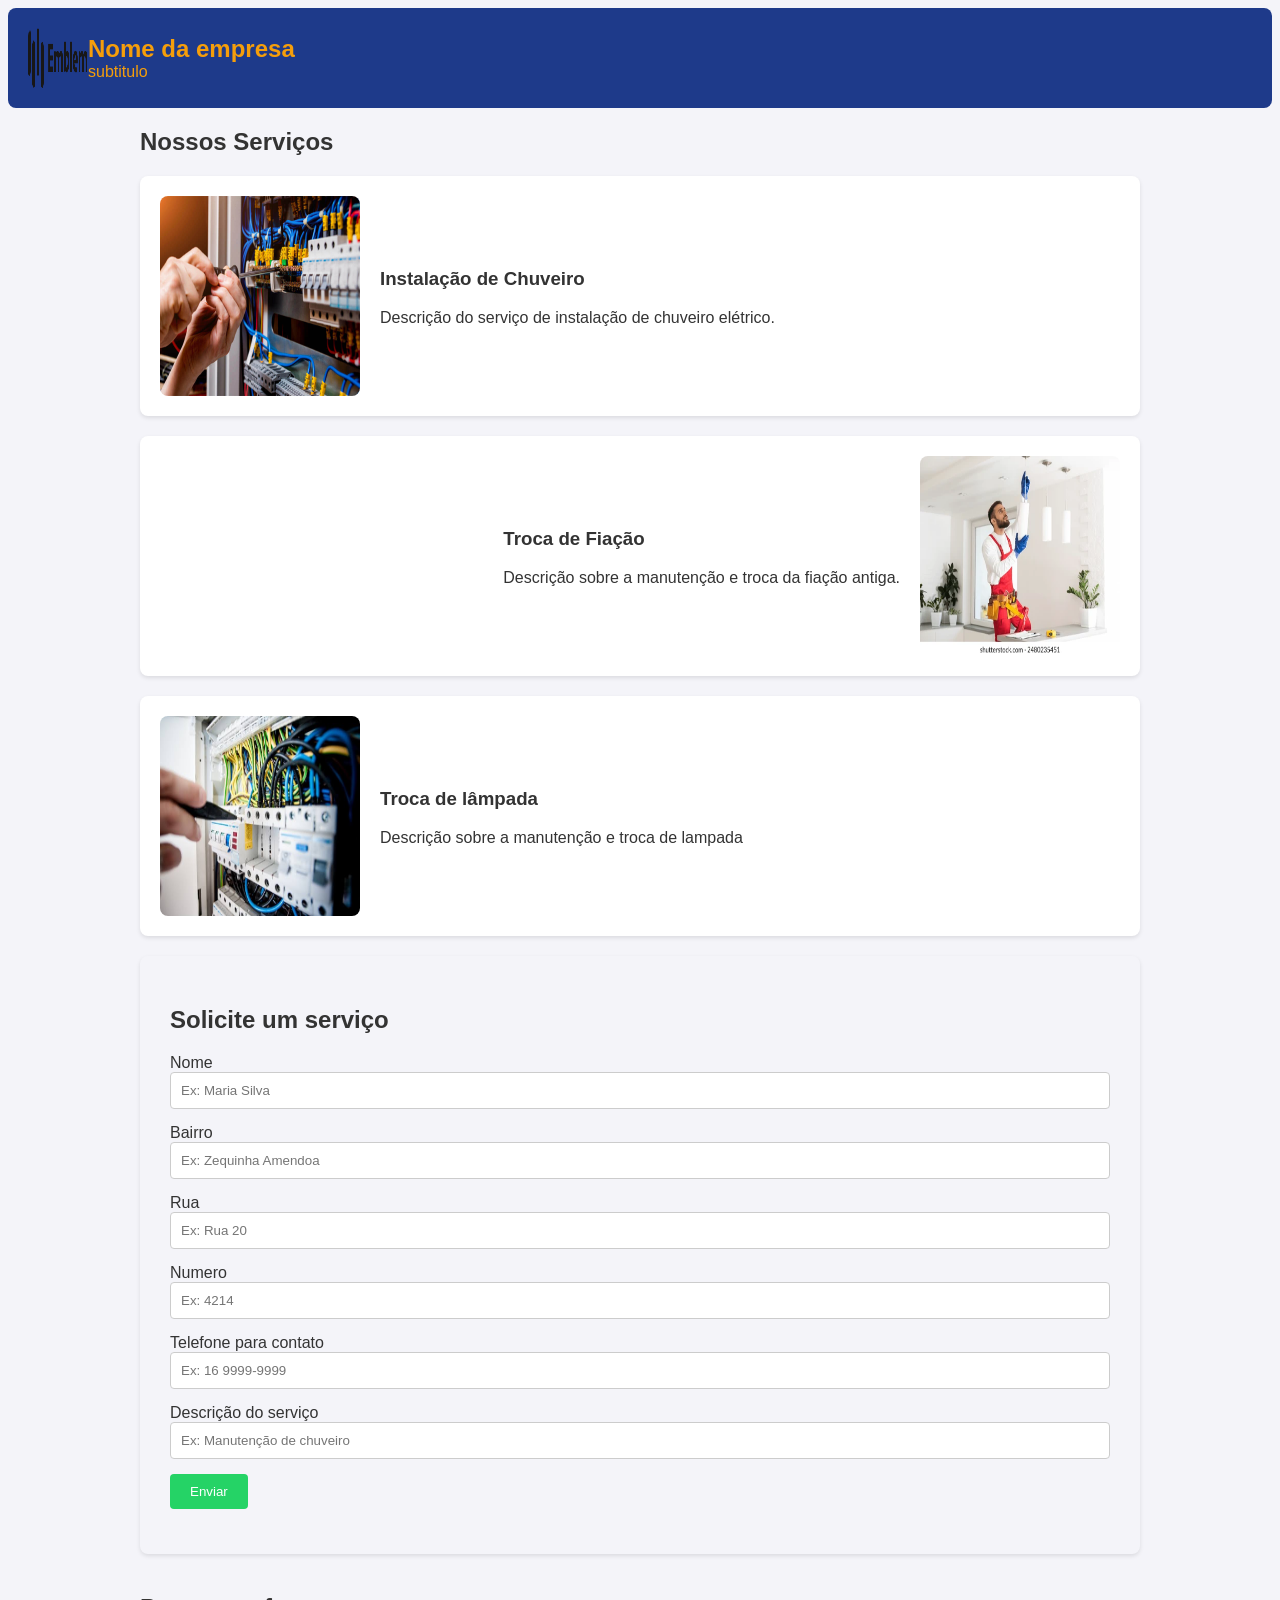
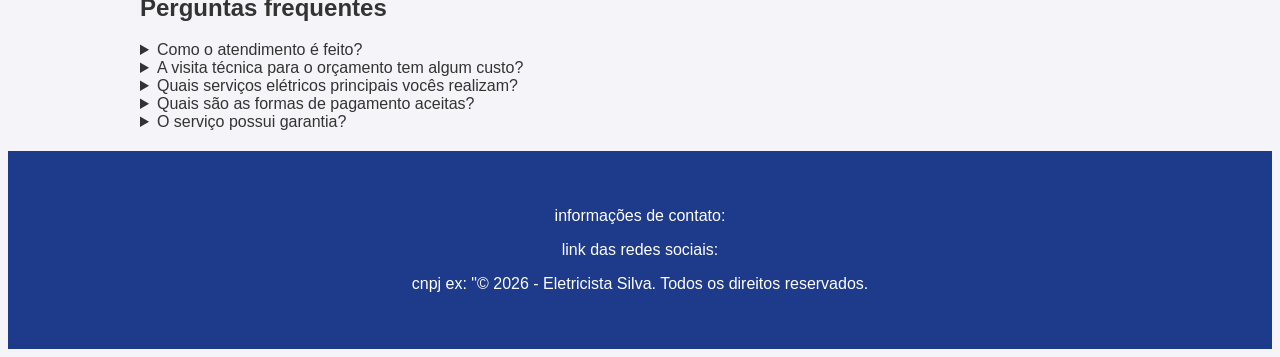
==== HTML/index.html @ b7d0b9a2 "Meu primeiro commit" ====
<!DOCTYPE html>
<html lang="en">
<head>
    <meta charset="UTF-8">
    <meta name="viewport" content="width=device-width, initial-scale=1.0">
    <title>Document</title>
    <link rel="stylesheet" href="../css/style.css">
    </head>
    <body>
        <header> 
            
            <img src="../emblem-dark.png" alt="logo da empresa">
            
            <div class="titulo">
                <h1> Nome da empresa </h1>
                <h2> subtitulo </h2>
            </div>
        
        </header>
        <main>

            <section class="servicos-conteiner">
                <h2> Nossos Serviços </h2>
                <div class="lista-servicos"> 
                    <div class="cartao-informativo">
                        <img src="../electrical-1.jpg" alt="Ícone de um chuveiro elétrico">
                        <div class="texto-servico">
                            <h3> Instalação de Chuveiro </h3>
                            <p> Descrição do serviço de instalação de chuveiro elétrico. </p>
                        </div>
                    </div>
                    <div class="cartao-informativo">
                        <img src="../electrician-installing-led-light-bulbs-260nw-2480235451.webp" alt="Ícone de manutenção de fiação">
                        <div class="texto-servico">
                            <h3>Troca de Fiação</h3>
                            <p>Descrição sobre a manutenção e troca da fiação antiga.</p>
                        </div>
                    </div>
                    <div class="cartao-informativo">
                        <img src="../images.jpg" alt="Ícone de manutenção em lampada">
                        <div class="texto-servico">
                            <h3> Troca de lâmpada </h3>
                            <p> Descrição sobre a manutenção e troca de lampada </p>
                        </div>
                    </div>
                </div>
            </section>

            <section class="formulario-conteiner">
                <h2> Solicite um serviço </h2>
                <form id="formulario-contato">
                    
                    <div class="grupo-campo">
                        <label for="name"> Nome </label>
                        <input type="text" id="name" placeholder="Ex: Maria Silva" required>
                    </div>
                    
                    <div class="grupo-campo">
                        <label for="bairro"> Bairro </label>
                        <input type="text" id="bairro" placeholder="Ex: Zequinha Amendoa" required>
                    </div>
                    
                    <div class="grupo-campo">
                        <label for="rua"> Rua </label>
                        <input type="text" id="rua" placeholder="Ex: Rua 20" required>
                    </div>
                    
                    <div class="grupo-campo">
                        <label for="numero"> Numero </label>
                        <input type="number" id="numero" placeholder="Ex: 4214" required>
                    </div>
                    
                    <div class="grupo-campo">
                        <label for="telefone"> Telefone para contato </label>
                        <input type="tel" id="telefone" placeholder="Ex: 16 9999-9999" required>
                    </div>
                    
                    <div class="grupo-campo">
                        <label for="descricao"> Descrição do serviço </label>
                        <input type="text" id="descricao" placeholder="Ex: Manutenção de chuveiro" required>
                    </div>
                    <div class="grupo-campo">
                        <button type="submit" id="botao-enviar"> Enviar </button>
                    </div>
                </form>
            </section>
            <section class="faq-frequentes">
                <h2> Perguntas frequentes </h2>
                <details> 
                    <summary> Como o atendimento é feito? </summary>
                    <p> O atendimento é feito pelo WhatsApp </p>
                </details>
                <details>
                    <summary> A visita técnica para o orçamento tem algum custo? </summary>
                    <p>explicação</p>
                </details>
                <details>
                    <summary> Quais serviços elétricos principais vocês realizam? </summary>
                    <p>explicação</p>
                </details>
                <details>
                    <summary> Quais são as formas de pagamento aceitas? </summary>
                    <p>explicação</p>
                </details>
                <details>
                    <summary> O serviço possui garantia? </summary>
                    <p>explicação</p>
                </details>
            </section>
        </main>
        <footer>
            <p> informações de contato: </p>
            <p> link das redes sociais: </p>
            <p>  cnpj ex: "© 2026 - Eletricista Silva. Todos os direitos reservados.</p>
        </footer>

    </body>
</html>
---- css/style.css ----
:root {
    --cor-principal: #1E3A8A; 
    --cor-destaque: #F59E0B; 
    --cor-fundo: #F4F4F9;     
    --cor-texto: #333333;     
    --cor-whatsapp: #25D366;  
}

body {
    background-color: var(--cor-fundo); /* cor de fundo*/
    color: var(--cor-texto); /* cor padrão dos texos */
    font-family: Arial, sans-serif; /* Define uma fonte */
}

header{
    
    display: flex;
    align-items: center; /* Centraliza verticalmente */
    padding: 20px; /* espaço entre textos e bordas */
    background-color: var(--cor-principal);
    border-radius: 8px;
    color: var(--cor-destaque);

}

header img {
    width: 60px; /* Controla o tamanho da logo */
    height: 60px;
    border-radius: 8px; /* Arredonda os cantos se ela for quadrada */
}

.titulo h1, .titulo h2 {
    margin: 0; /* Tira o espaço em branco entre o nome da empresa e o subtítulo */
}

.titulo h1 {
    font-size: 24px;
}

.titulo h2 {
    font-size: 16px; 
    font-weight: normal; /* Tira o negrito forte do subtítulo */
}

.cartao-informativo{
    
    display: flex;
    align-items: center;
    gap: 20px;
    background-color: white;
    padding: 20px;
    border-radius: 8px;
    box-shadow: 0 2px 4px rgba(0, 0, 0, 0.1);
    margin-bottom: 20px;
    max-width: 1000px;
    img{
        width: 200px;
        height: 200px;
        border-radius: 8px;
    }

}

.cartao-informativo:nth-child(even) {
    flex-direction: row-reverse;
}

.servicos-conteiner {
    max-width: 1000px;
    margin: 0 auto;
}

.formulario-conteiner {

    max-width: 940px;
    margin: 0 auto;
    padding: 30px;
    border-radius: 8px;
    box-shadow: 0 2px 4px rgba(0, 0, 0, 0.1);

}

.grupo-campo {

    margin-bottom: 15px;
}

.formulario-conteiner input {
    
    width: 100%;
    padding: 10px;
    border: 1px solid #ccc;
    border-radius: 4px;
    box-sizing: border-box; /* Garante que o padding e a borda sejam incluídos na largura total */

}

#botao-enviar {
    
    background-color: var(--cor-whatsapp);
    color: white;
    padding: 10px 20px;
    border: none;
    border-radius: 4px;
    cursor: pointer;

}

.faq-frequentes {
    max-width: 1000px;
    margin: 0 auto;
    padding: 20px;
}

footer{
    
    background-color: var(--cor-principal);
    color: white;
    text-align: center;
    padding: 40px;
}
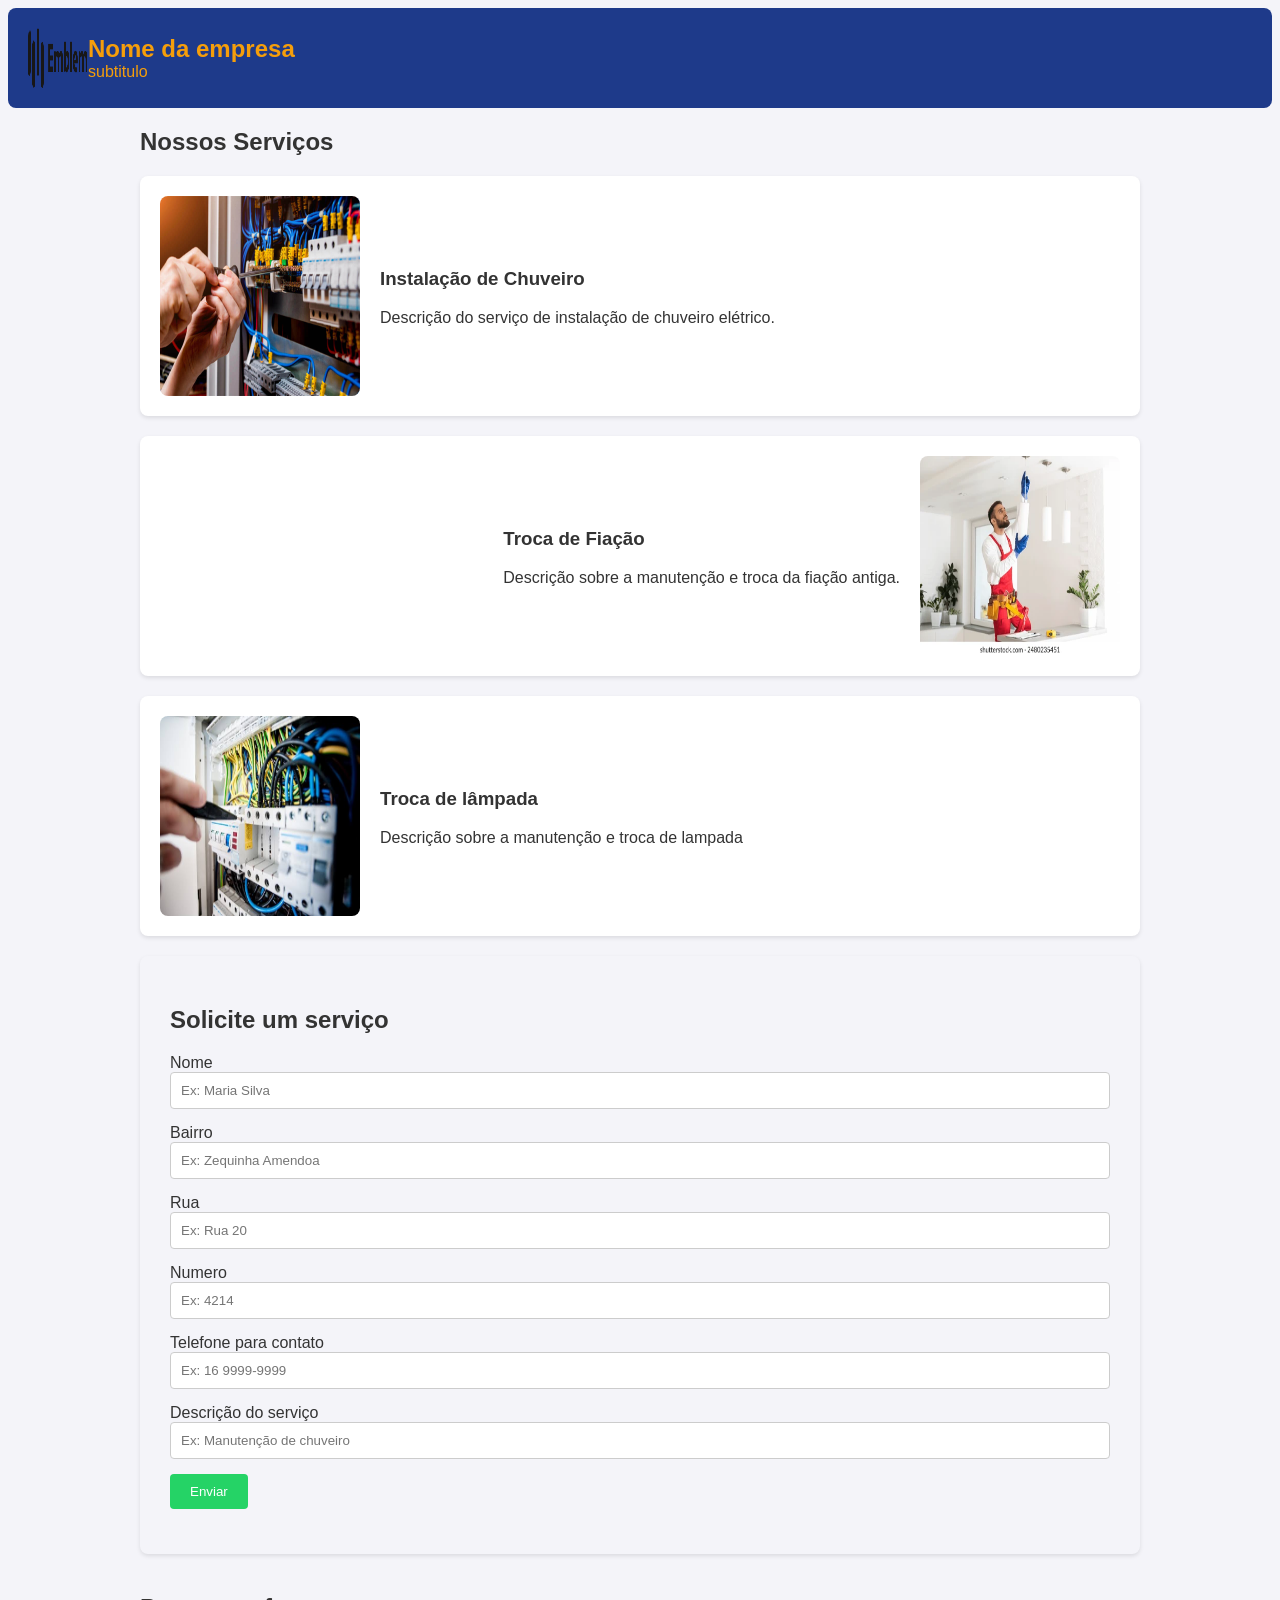
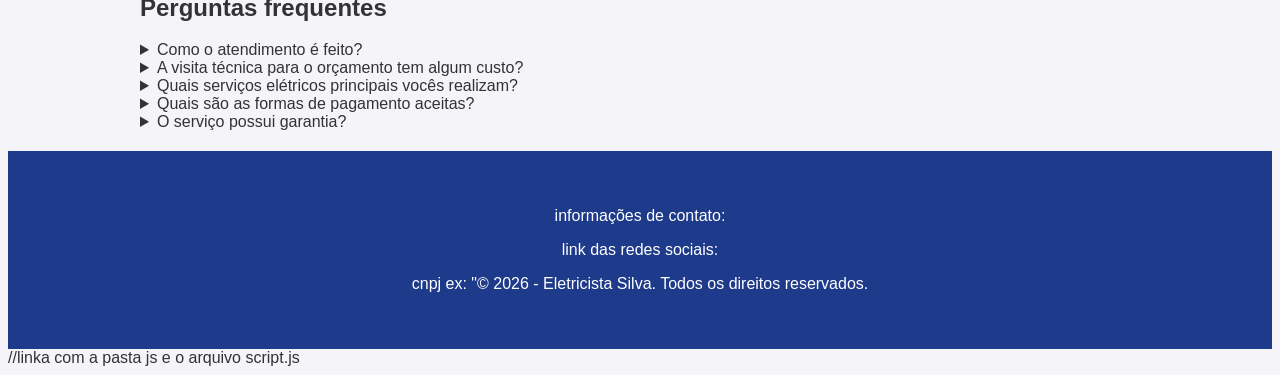
==== commit e955361d: "Integracao com WhatsApp" ====
--- a/HTML/index.html
+++ b/HTML/index.html
@@ -114,5 +114,7 @@
             <p>  cnpj ex: "© 2026 - Eletricista Silva. Todos os direitos reservados.</p>
         </footer>
 
+        <script src="../js/script.js"></script> //linka com a pasta js e o arquivo script.js
+
     </body>
 </html>
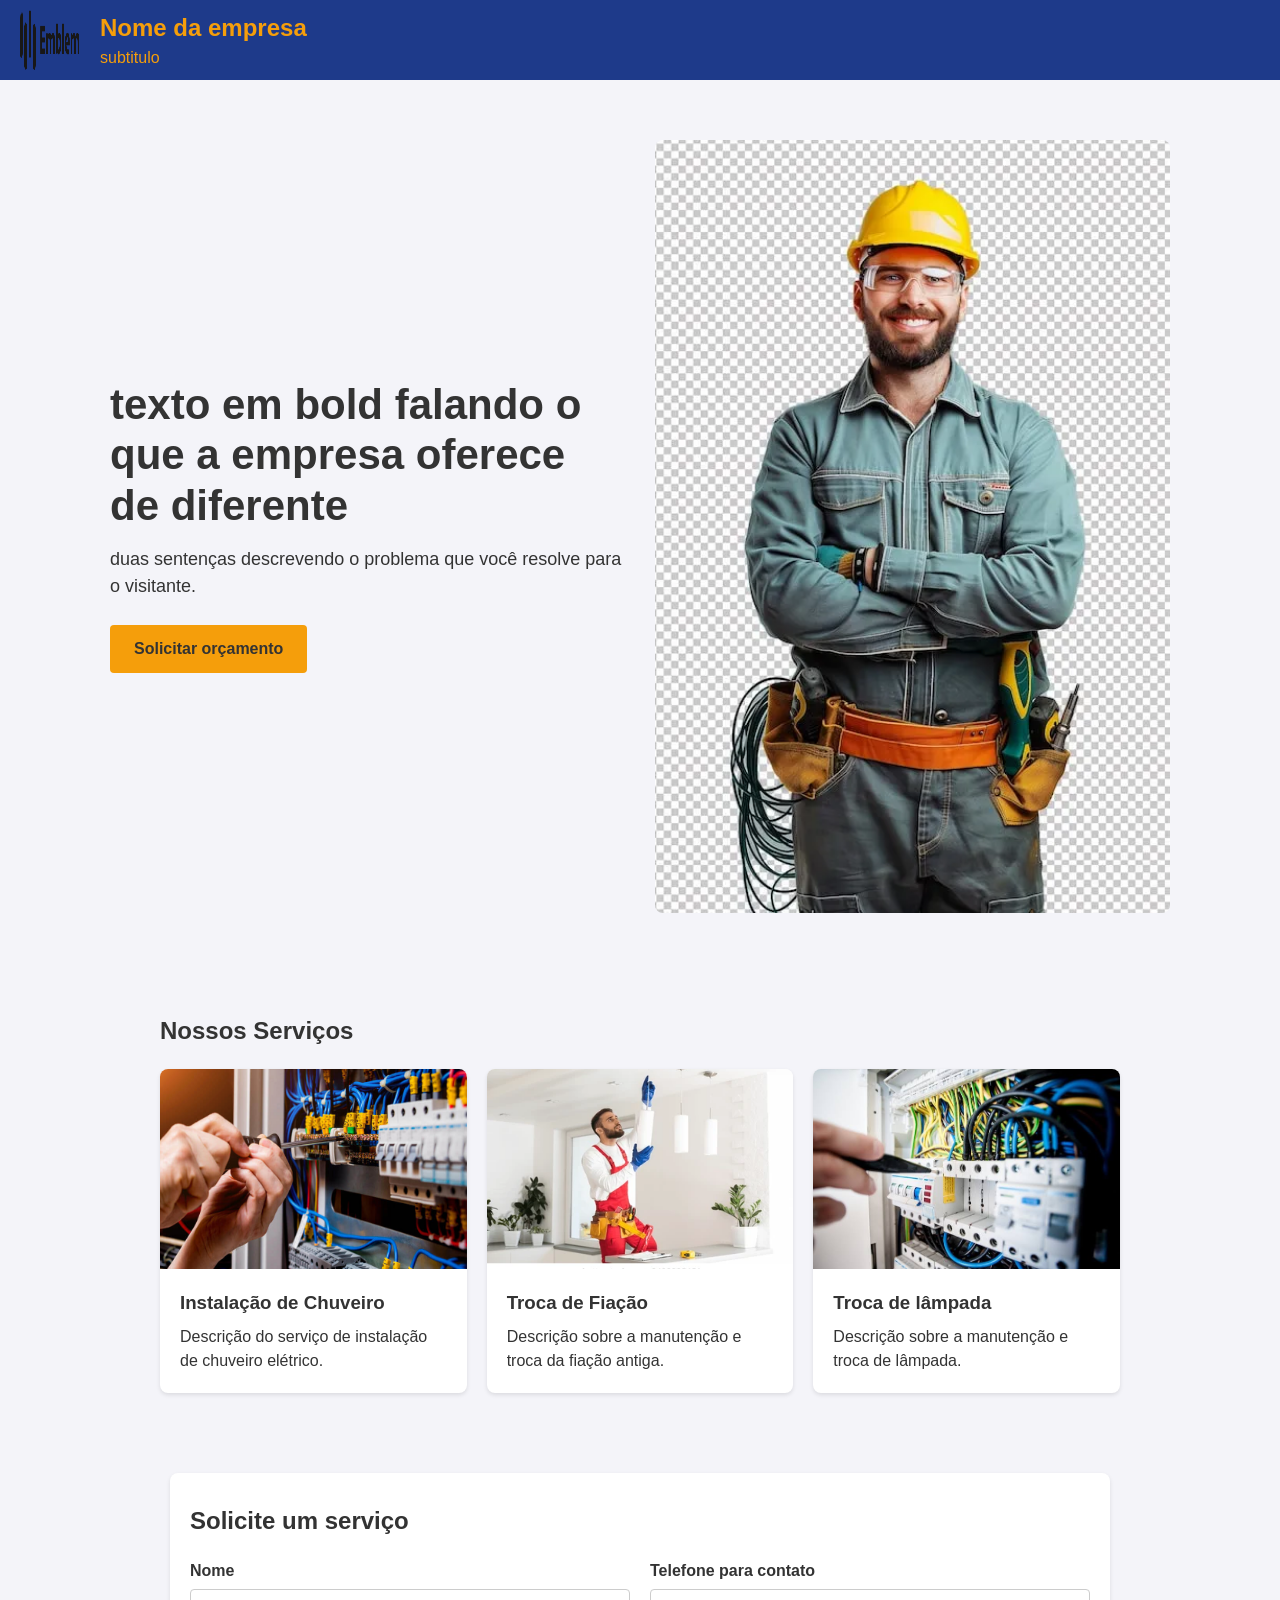
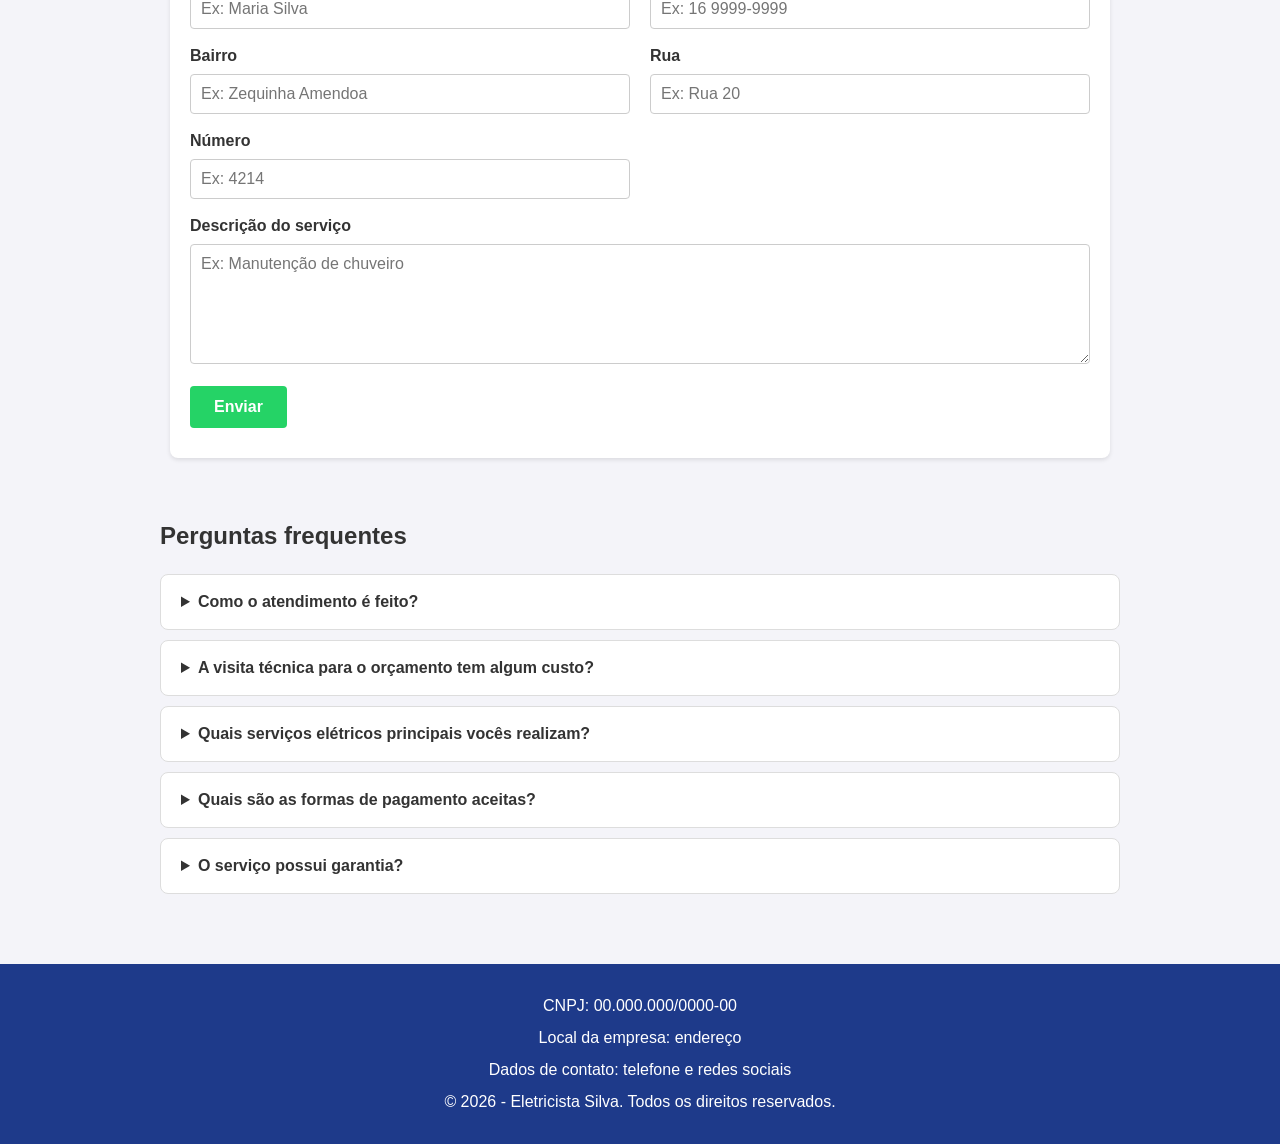
==== commit 89d1636c: "Mudanças front-end" ====
--- a/HTML/index.html
+++ b/HTML/index.html
@@ -1,120 +1,131 @@
 <!DOCTYPE html>
-<html lang="en">
+<html lang="pt-BR">
 <head>
     <meta charset="UTF-8">
     <meta name="viewport" content="width=device-width, initial-scale=1.0">
-    <title>Document</title>
+    <title>Serviços Elétricos</title>
     <link rel="stylesheet" href="../css/style.css">
-    </head>
-    <body>
-        <header> 
-            
-            <img src="../emblem-dark.png" alt="logo da empresa">
-            
-            <div class="titulo">
-                <h1> Nome da empresa </h1>
-                <h2> subtitulo </h2>
+    <script src="../js/script.js" defer></script> <!-- defer: só roda depois que a página carregou -->
+</head>
+<body>
+    <header>
+        <img src="../emblem-dark.png" alt="logo da empresa">
+
+        <div class="titulo">
+            <p class="nome-empresa">Nome da empresa</p>
+            <p class="subtitulo">subtitulo</p>
+        </div>
+    </header>
+
+    <main>
+        <section class="heroi">
+            <div class="heroi__texto">
+                <h1>texto em bold falando o que a empresa oferece de diferente</h1>
+                <p>duas sentenças descrevendo o problema que você resolve para o visitante.</p>
+                <a href="#contato" class="botao">Solicitar orçamento</a>
             </div>
-        
-        </header>
-        <main>
+            <div class="heroi__image">
+                <img src="../um-homem-de-capacete-com-os-bracos-cruzados_854300-499.webp" alt="descreva a imagem">
+            </div>
+        </section>
 
-            <section class="servicos-conteiner">
-                <h2> Nossos Serviços </h2>
-                <div class="lista-servicos"> 
-                    <div class="cartao-informativo">
-                        <img src="../electrical-1.jpg" alt="Ícone de um chuveiro elétrico">
-                        <div class="texto-servico">
-                            <h3> Instalação de Chuveiro </h3>
-                            <p> Descrição do serviço de instalação de chuveiro elétrico. </p>
-                        </div>
-                    </div>
-                    <div class="cartao-informativo">
-                        <img src="../electrician-installing-led-light-bulbs-260nw-2480235451.webp" alt="Ícone de manutenção de fiação">
-                        <div class="texto-servico">
-                            <h3>Troca de Fiação</h3>
-                            <p>Descrição sobre a manutenção e troca da fiação antiga.</p>
-                        </div>
-                    </div>
-                    <div class="cartao-informativo">
-                        <img src="../images.jpg" alt="Ícone de manutenção em lampada">
-                        <div class="texto-servico">
-                            <h3> Troca de lâmpada </h3>
-                            <p> Descrição sobre a manutenção e troca de lampada </p>
-                        </div>
+        <section class="servicos-conteiner">
+            <h2>Nossos Serviços</h2>
+            <div class="lista-servicos">
+                <div class="cartao-informativo">
+                    <img src="../electrical-1.jpg" alt="Instalação de chuveiro elétrico">
+                    <div class="texto-servico">
+                        <h3>Instalação de Chuveiro</h3>
+                        <p>Descrição do serviço de instalação de chuveiro elétrico.</p>
                     </div>
                 </div>
-            </section>
+                <div class="cartao-informativo">
+                    <img src="../electrician-installing-led-light-bulbs-260nw-2480235451.webp" alt="Manutenção de fiação">
+                    <div class="texto-servico">
+                        <h3>Troca de Fiação</h3>
+                        <p>Descrição sobre a manutenção e troca da fiação antiga.</p>
+                    </div>
+                </div>
+                <div class="cartao-informativo">
+                    <img src="../images.jpg" alt="Troca de lâmpada">
+                    <div class="texto-servico">
+                        <h3>Troca de lâmpada</h3>
+                        <p>Descrição sobre a manutenção e troca de lâmpada.</p>
+                    </div>
+                </div>
+            </div>
+        </section>
 
-            <section class="formulario-conteiner">
-                <h2> Solicite um serviço </h2>
-                <form id="formulario-contato">
-                    
-                    <div class="grupo-campo">
-                        <label for="name"> Nome </label>
-                        <input type="text" id="name" placeholder="Ex: Maria Silva" required>
-                    </div>
-                    
-                    <div class="grupo-campo">
-                        <label for="bairro"> Bairro </label>
-                        <input type="text" id="bairro" placeholder="Ex: Zequinha Amendoa" required>
-                    </div>
-                    
-                    <div class="grupo-campo">
-                        <label for="rua"> Rua </label>
-                        <input type="text" id="rua" placeholder="Ex: Rua 20" required>
-                    </div>
-                    
-                    <div class="grupo-campo">
-                        <label for="numero"> Numero </label>
-                        <input type="number" id="numero" placeholder="Ex: 4214" required>
-                    </div>
-                    
-                    <div class="grupo-campo">
-                        <label for="telefone"> Telefone para contato </label>
-                        <input type="tel" id="telefone" placeholder="Ex: 16 9999-9999" required>
-                    </div>
-                    
-                    <div class="grupo-campo">
-                        <label for="descricao"> Descrição do serviço </label>
-                        <input type="text" id="descricao" placeholder="Ex: Manutenção de chuveiro" required>
-                    </div>
-                    <div class="grupo-campo">
-                        <button type="submit" id="botao-enviar"> Enviar </button>
-                    </div>
-                </form>
-            </section>
-            <section class="faq-frequentes">
-                <h2> Perguntas frequentes </h2>
-                <details> 
-                    <summary> Como o atendimento é feito? </summary>
-                    <p> O atendimento é feito pelo WhatsApp </p>
-                </details>
-                <details>
-                    <summary> A visita técnica para o orçamento tem algum custo? </summary>
-                    <p>explicação</p>
-                </details>
-                <details>
-                    <summary> Quais serviços elétricos principais vocês realizam? </summary>
-                    <p>explicação</p>
-                </details>
-                <details>
-                    <summary> Quais são as formas de pagamento aceitas? </summary>
-                    <p>explicação</p>
-                </details>
-                <details>
-                    <summary> O serviço possui garantia? </summary>
-                    <p>explicação</p>
-                </details>
-            </section>
-        </main>
-        <footer>
-            <p> informações de contato: </p>
-            <p> link das redes sociais: </p>
-            <p>  cnpj ex: "© 2026 - Eletricista Silva. Todos os direitos reservados.</p>
-        </footer>
+        <section class="formulario-conteiner" id="contato">
+            <h2>Solicite um serviço</h2>
+            <form id="formulario-contato">
 
-        <script src="../js/script.js"></script> //linka com a pasta js e o arquivo script.js
+                <div class="grupo-campo">
+                    <label for="name">Nome</label>
+                    <input type="text" id="name" placeholder="Ex: Maria Silva" required>
+                </div>
 
-    </body>
-</html>+                <div class="grupo-campo">
+                    <label for="telefone">Telefone para contato</label>
+                    <input type="tel" id="telefone" placeholder="Ex: 16 9999-9999" required>
+                </div>
+
+                <div class="grupo-campo">
+                    <label for="bairro">Bairro</label>
+                    <input type="text" id="bairro" placeholder="Ex: Zequinha Amendoa" required>
+                </div>
+
+                <div class="grupo-campo">
+                    <label for="rua">Rua</label>
+                    <input type="text" id="rua" placeholder="Ex: Rua 20" required>
+                </div>
+
+                <div class="grupo-campo">
+                    <label for="numero">Número</label>
+                    <input type="number" id="numero" placeholder="Ex: 4214" required>
+                </div>
+
+                <div class="grupo-campo">
+                    <label for="descricao">Descrição do serviço</label>
+                    <textarea id="descricao" placeholder="Ex: Manutenção de chuveiro" required></textarea>
+                </div>
+
+                <div class="grupo-campo">
+                    <button type="submit" id="botao-enviar">Enviar</button>
+                </div>
+            </form>
+        </section>
+
+        <section class="faq-frequentes">
+            <h2>Perguntas frequentes</h2>
+            <details>
+                <summary>Como o atendimento é feito?</summary>
+                <p>O atendimento é feito pelo WhatsApp.</p>
+            </details>
+            <details>
+                <summary>A visita técnica para o orçamento tem algum custo?</summary>
+                <p>explicação</p>
+            </details>
+            <details>
+                <summary>Quais serviços elétricos principais vocês realizam?</summary>
+                <p>explicação</p>
+            </details>
+            <details>
+                <summary>Quais são as formas de pagamento aceitas?</summary>
+                <p>explicação</p>
+            </details>
+            <details>
+                <summary>O serviço possui garantia?</summary>
+                <p>explicação</p>
+            </details>
+        </section>
+    </main>
+
+    <footer>
+        <p>CNPJ: 00.000.000/0000-00</p>
+        <p>Local da empresa: endereço</p>
+        <p>Dados de contato: telefone e redes sociais</p>
+        <p>© 2026 - Eletricista Silva. Todos os direitos reservados.</p>
+    </footer>
+</body>
+</html>
--- a/css/style.css
+++ b/css/style.css
@@ -1,110 +1,196 @@
 :root {
-    --cor-principal: #1E3A8A; 
-    --cor-destaque: #F59E0B; 
-    --cor-fundo: #F4F4F9;     
-    --cor-texto: #333333;     
-    --cor-whatsapp: #25D366;  
+    --cor-principal: #1E3A8A;
+    --cor-destaque: #F59E0B;
+    --cor-fundo: #F4F4F9;
+    --cor-texto: #333333;
+    --cor-whatsapp: #25D366;
+}
+
+
+* {
+    margin: 0;
+    padding: 0;
+    box-sizing: border-box; /* padding e borda entram na largura total */
 }
 
 body {
-    background-color: var(--cor-fundo); /* cor de fundo*/
-    color: var(--cor-texto); /* cor padrão dos texos */
-    font-family: Arial, sans-serif; /* Define uma fonte */
-}
-
-header{
-    
-    display: flex;
-    align-items: center; /* Centraliza verticalmente */
-    padding: 20px; /* espaço entre textos e bordas */
+    background-color: var(--cor-fundo);
+    color: var(--cor-texto);
+    font-family: Arial, sans-serif;
+    line-height: 1.5; /* texto mais respirável */
+}
+
+/* Imagens nunca passam do tamanho do container */
+img {
+    max-width: 100%;
+    height: auto;
+    display: block;
+}
+
+h2 {
+    margin-bottom: 20px; /* o reset tirou o espaço dos títulos, devolvido aqui */
+}
+
+/*  Header  */
+
+header {
+    display: flex;
+    align-items: center; /* centraliza logo e texto na vertical */
+    gap: 20px;
+    padding: 10px 20px;
     background-color: var(--cor-principal);
-    border-radius: 8px;
     color: var(--cor-destaque);
-
 }
 
 header img {
-    width: 60px; /* Controla o tamanho da logo */
+    width: 60px;
     height: 60px;
-    border-radius: 8px; /* Arredonda os cantos se ela for quadrada */
-}
-
-.titulo h1, .titulo h2 {
-    margin: 0; /* Tira o espaço em branco entre o nome da empresa e o subtítulo */
-}
-
-.titulo h1 {
+    border-radius: 8px;
+}
+
+.nome-empresa {
     font-size: 24px;
-}
-
-.titulo h2 {
-    font-size: 16px; 
-    font-weight: normal; /* Tira o negrito forte do subtítulo */
-}
-
-.cartao-informativo{
-    
-    display: flex;
-    align-items: center;
-    gap: 20px;
-    background-color: white;
-    padding: 20px;
-    border-radius: 8px;
-    box-shadow: 0 2px 4px rgba(0, 0, 0, 0.1);
-    margin-bottom: 20px;
-    max-width: 1000px;
-    img{
-        width: 200px;
-        height: 200px;
-        border-radius: 8px;
-    }
-
-}
-
-.cartao-informativo:nth-child(even) {
-    flex-direction: row-reverse;
-}
+    font-weight: bold;
+}
+
+.subtitulo {
+    font-size: 16px;
+}
+
+/* Herói  */
+
+.heroi {
+    display: flex;
+    flex-direction: column;
+    gap: 30px;
+    max-width: 1100px;
+    margin: 0 auto;
+    padding: 40px 20px;
+}
+
+.heroi__texto h1 {
+    font-size: 32px;
+    line-height: 1.2;
+    margin-bottom: 15px;
+}
+
+.heroi__texto p {
+    font-size: 18px;
+    margin-bottom: 25px;
+}
+
+.heroi__image img {
+    width: 100%;
+    border-radius: 8px;
+}
+
+/* Botão de chamada para ação */
+.botao {
+    display: inline-block;
+    background-color: var(--cor-destaque);
+    color: var(--cor-texto);
+    font-weight: bold;
+    text-decoration: none;
+    padding: 12px 24px;
+    border-radius: 4px;
+}
+
+.botao:hover {
+    filter: brightness(0.92);
+}
+
+/* Serviços  */
 
 .servicos-conteiner {
     max-width: 1000px;
     margin: 0 auto;
-}
+    padding: 40px 20px;
+}
+
+.lista-servicos {
+    display: flex;
+    flex-direction: column;
+    gap: 20px; /* espaço entre os cartões, sem margin em cada um */
+}
+
+.cartao-informativo {
+    flex: 1; /* os três dividem a largura por igual */
+    display: flex;
+    flex-direction: column; /* imagem em cima, texto embaixo */
+    background-color: white;
+    border-radius: 8px;
+    box-shadow: 0 2px 4px rgba(0, 0, 0, 0.1);
+    overflow: hidden; /* a imagem respeita os cantos arredondados */
+}
+
+.cartao-informativo img {
+    width: 100%;
+    height: 200px;
+    object-fit: cover; /* corta a imagem em vez de deformar */
+}
+
+.texto-servico {
+    padding: 20px;
+}
+
+.texto-servico h3 {
+    margin-bottom: 8px;
+}
+
+/* Formulário mobile uma coluna */
 
 .formulario-conteiner {
-
     max-width: 940px;
-    margin: 0 auto;
-    padding: 30px;
+    margin: 40px auto;
+    padding: 30px 20px;
+    background-color: white;
     border-radius: 8px;
     box-shadow: 0 2px 4px rgba(0, 0, 0, 0.1);
-
-}
-
-.grupo-campo {
-
-    margin-bottom: 15px;
-}
-
-.formulario-conteiner input {
-    
+}
+
+.formulario-conteiner form {
+    display: grid;
+    grid-template-columns: 1fr; /* uma coluna */
+    gap: 15px;
+}
+
+.grupo-campo label {
+    display: block;
+    margin-bottom: 6px;
+    font-weight: bold;
+}
+
+.formulario-conteiner input,
+.formulario-conteiner textarea {
     width: 100%;
     padding: 10px;
     border: 1px solid #ccc;
     border-radius: 4px;
-    box-sizing: border-box; /* Garante que o padding e a borda sejam incluídos na largura total */
-
+    font-family: inherit;
+    font-size: 16px;
+}
+
+.formulario-conteiner textarea {
+    min-height: 120px;
+    resize: vertical;
 }
 
 #botao-enviar {
-    
     background-color: var(--cor-whatsapp);
     color: white;
-    padding: 10px 20px;
+    padding: 12px 24px;
     border: none;
     border-radius: 4px;
+    font-size: 16px;
+    font-weight: bold;
     cursor: pointer;
-
-}
+}
+
+#botao-enviar:hover {
+    filter: brightness(0.92);
+}
+
+/* FAQ  */
 
 .faq-frequentes {
     max-width: 1000px;
@@ -112,10 +198,67 @@
     padding: 20px;
 }
 
-footer{
-    
+.faq-frequentes details {
+    background-color: white;
+    border: 1px solid #ddd;
+    border-radius: 8px;
+    margin-bottom: 10px;
+}
+
+.faq-frequentes summary {
+    padding: 15px 20px;
+    font-weight: bold;
+    cursor: pointer;
+}
+
+.faq-frequentes details p {
+    padding: 0 20px 15px;
+}
+
+/*  Footer */
+
+footer {
     background-color: var(--cor-principal);
     color: white;
     text-align: center;
-    padding: 40px;
-}
+    padding: 30px 20px;
+    margin-top: 40px;
+}
+
+footer p + p {
+    margin-top: 8px;
+}
+
+/*  ajuste de tela */
+
+@media (min-width: 768px) {
+
+    .heroi {
+        flex-direction: row; /* duas colunas */
+        align-items: center;
+        padding: 60px 20px;
+    }
+
+    .heroi__texto,
+    .heroi__image {
+        flex: 1; /* cada um ocupa metade */
+    }
+
+    .heroi__texto h1 {
+        font-size: 42px;
+    }
+
+    .lista-servicos {
+        flex-direction: row; /* três cartões lado a lado */
+    }
+
+    .formulario-conteiner form {
+        grid-template-columns: 1fr 1fr; /* duas colunas */
+        gap: 15px 20px;
+    }
+
+    /* os dois últimos itens (descrição e botão) ocupam a linha toda */
+    .formulario-conteiner .grupo-campo:nth-last-child(-n+2) {
+        grid-column: 1 / -1;
+    }
+}
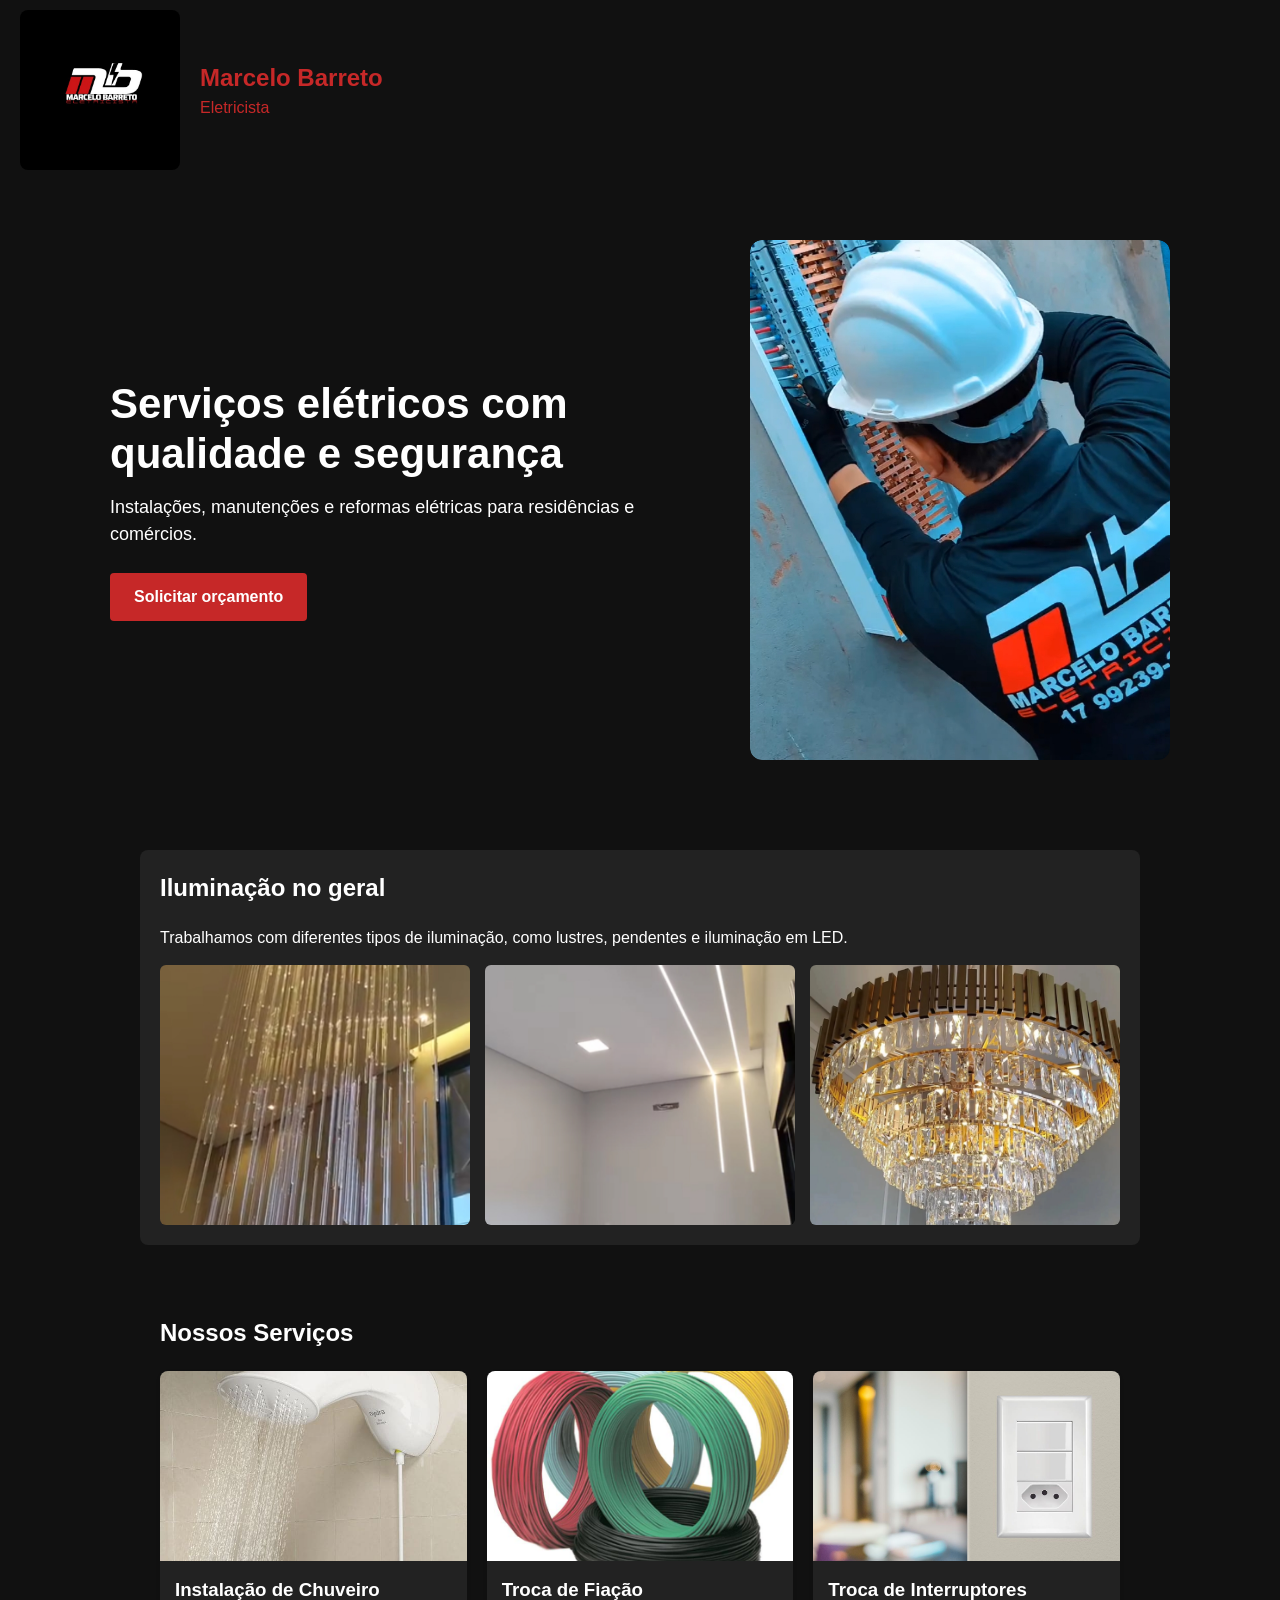
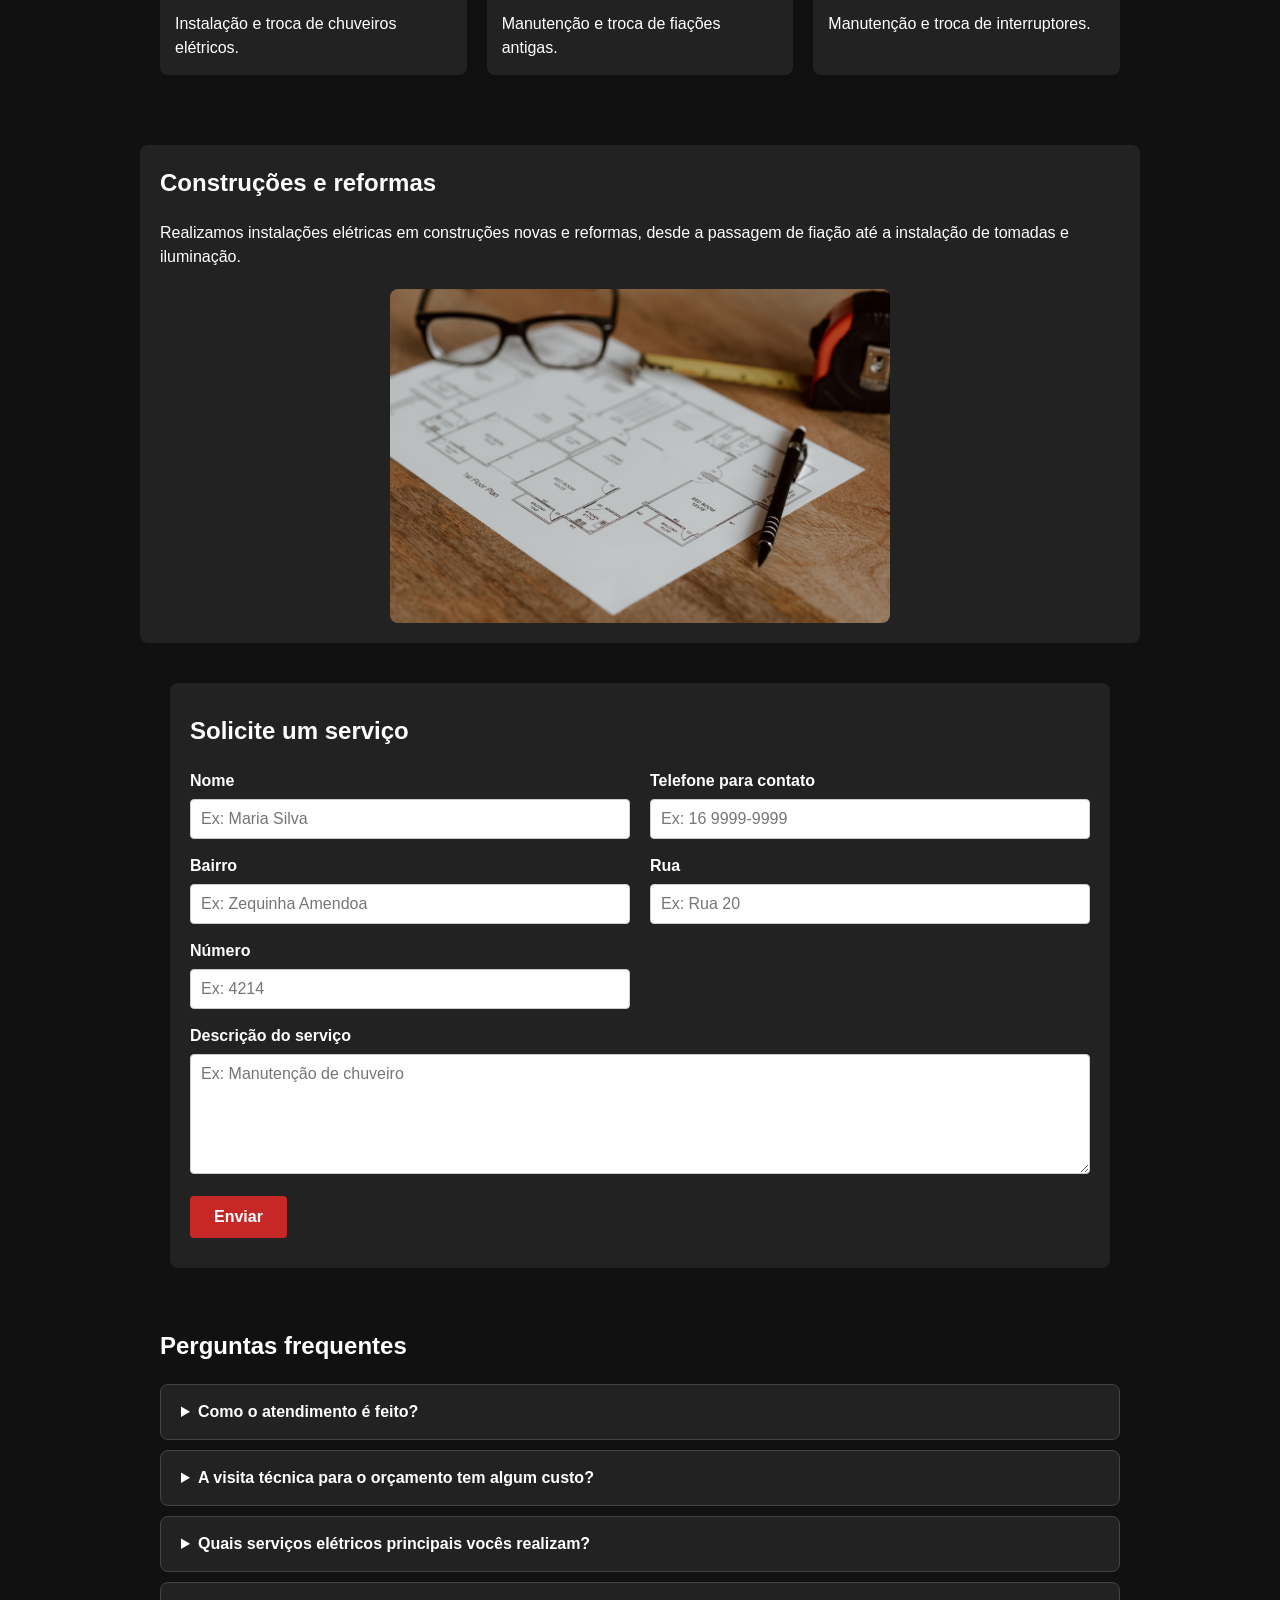
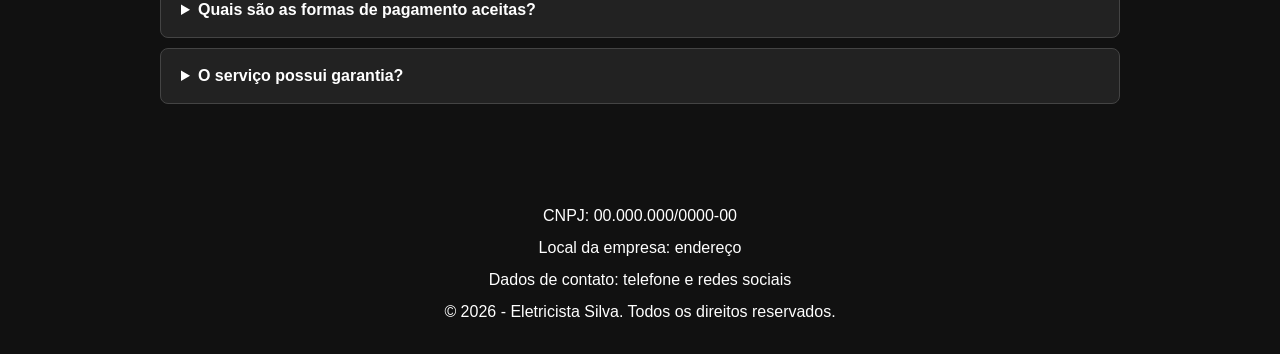
==== commit e6f7bae1: "Atualiza visual do site e adiciona imagens dos servicos" ====
--- a/HTML/index.html
+++ b/HTML/index.html
@@ -9,51 +9,87 @@
 </head>
 <body>
     <header>
-        <img src="../emblem-dark.png" alt="logo da empresa">
+        <img src="../imagens/Logo PI..jpeg" alt="Logo Marcelo Barreto">
 
         <div class="titulo">
-            <p class="nome-empresa">Nome da empresa</p>
-            <p class="subtitulo">subtitulo</p>
+            <p class="nome-empresa">Marcelo Barreto</p>
+            <p class="subtitulo">Eletricista</p>
         </div>
     </header>
 
     <main>
         <section class="heroi">
             <div class="heroi__texto">
-                <h1>texto em bold falando o que a empresa oferece de diferente</h1>
-                <p>duas sentenças descrevendo o problema que você resolve para o visitante.</p>
+                <h1>Serviços elétricos com qualidade e segurança</h1>
+                <p>Instalações, manutenções e reformas elétricas
+                   para residências e comércios.
+                </p>
                 <a href="#contato" class="botao">Solicitar orçamento</a>
             </div>
             <div class="heroi__image">
-                <img src="../um-homem-de-capacete-com-os-bracos-cruzados_854300-499.webp" alt="descreva a imagem">
+                <div class="heroi__image">
+    <img src="../imagens/eletricista-inicio.jpeg" alt="Eletricista trabalhando">
+                </div>
             </div>
         </section>
+
+        <section class="secao-iluminacao">
+    <h2>Iluminação no geral</h2>
+
+    <p>
+        Trabalhamos com diferentes tipos de iluminação,
+        como lustres, pendentes e iluminação em LED.
+    </p>
+
+    <div class="fotos-iluminacao">
+        <img src="../imagens/iluminacao1.jpeg" alt="Lustre">
+        <img src="../imagens/iluminacao2.jpeg" alt="Iluminação LED">
+        <img src="../imagens/iluminacao3.jpeg" alt="Lustre decorativo">
+    </div>
+</section>
 
         <section class="servicos-conteiner">
             <h2>Nossos Serviços</h2>
             <div class="lista-servicos">
-                <div class="cartao-informativo">
-                    <img src="../electrical-1.jpg" alt="Instalação de chuveiro elétrico">
-                    <div class="texto-servico">
-                        <h3>Instalação de Chuveiro</h3>
-                        <p>Descrição do serviço de instalação de chuveiro elétrico.</p>
-                    </div>
-                </div>
-                <div class="cartao-informativo">
-                    <img src="../electrician-installing-led-light-bulbs-260nw-2480235451.webp" alt="Manutenção de fiação">
-                    <div class="texto-servico">
-                        <h3>Troca de Fiação</h3>
-                        <p>Descrição sobre a manutenção e troca da fiação antiga.</p>
-                    </div>
-                </div>
-                <div class="cartao-informativo">
-                    <img src="../images.jpg" alt="Troca de lâmpada">
-                    <div class="texto-servico">
-                        <h3>Troca de lâmpada</h3>
-                        <p>Descrição sobre a manutenção e troca de lâmpada.</p>
-                    </div>
-                </div>
-            </div>
+
+    <div class="cartao-informativo">
+        <img src="../imagens/chuveiro.jpg" alt="Chuveiro elétrico">
+        <div class="texto-servico">
+            <h3>Instalação de Chuveiro</h3>
+            <p>Instalação e troca de chuveiros elétricos.</p>
+        </div>
+    </div>
+
+    <div class="cartao-informativo">
+        <img src="../imagens/fiacao.jpeg" alt="Fiação elétrica">
+        <div class="texto-servico">
+            <h3>Troca de Fiação</h3>
+            <p>Manutenção e troca de fiações antigas.</p>
+        </div>
+    </div>
+
+    <div class="cartao-informativo">
+        <img src="../imagens/interruptores.jpg" alt="Interruptores">
+        <div class="texto-servico">
+            <h3>Troca de Interruptores</h3>
+            <p>Manutenção e troca de interruptores.</p>
+        </div>
+    </div>
+
+</div>
+        </section>
+
+        <section class="projetos-conteiner">
+        <h2>Construções e reformas</h2>
+
+        <p>
+        Realizamos instalações elétricas em construções
+        novas e reformas, desde a passagem de fiação
+        até a instalação de tomadas e iluminação.
+        </p>
+
+        <img src="../imagens/projeto-eletrico.jpg"
+         alt="Projeto elétrico">
         </section>
 
         <section class="formulario-conteiner" id="contato">
--- a/css/style.css
+++ b/css/style.css
@@ -1,9 +1,9 @@
 :root {
-    --cor-principal: #1E3A8A;
-    --cor-destaque: #F59E0B;
-    --cor-fundo: #F4F4F9;
-    --cor-texto: #333333;
-    --cor-whatsapp: #25D366;
+    --cor-principal: #111111; /* preto do cabeçalho */
+    --cor-destaque: #c62828; /* vermelho dos destaques */
+    --cor-fundo: #111111; /* fundo preto do site */
+    --cor-texto: #ffffff; /* textos em branco */
+    --cor-whatsapp: #c62828; /* botão de enviar vermelho */
 }
 
 
@@ -43,8 +43,8 @@
 }
 
 header img {
-    width: 60px;
-    height: 60px;
+    width: 160px; /* aumentei a logo */
+    height: auto; /* mantém a proporção da logo */
     border-radius: 8px;
 }
 
@@ -117,7 +117,8 @@
     flex: 1; /* os três dividem a largura por igual */
     display: flex;
     flex-direction: column; /* imagem em cima, texto embaixo */
-    background-color: white;
+    background-color: #222222; /* deixa os cartões escuros */
+    color: white; /* letras brancas nos cartões */
     border-radius: 8px;
     box-shadow: 0 2px 4px rgba(0, 0, 0, 0.1);
     overflow: hidden; /* a imagem respeita os cantos arredondados */
@@ -143,7 +144,7 @@
     max-width: 940px;
     margin: 40px auto;
     padding: 30px 20px;
-    background-color: white;
+    background-color: #222222; /* fundo escuro do formulário */
     border-radius: 8px;
     box-shadow: 0 2px 4px rgba(0, 0, 0, 0.1);
 }
@@ -168,6 +169,8 @@
     border-radius: 4px;
     font-family: inherit;
     font-size: 16px;
+    background-color: white; /* deixa os campos brancos */
+    color: #111111; /* texto escuro dentro dos campos */
 }
 
 .formulario-conteiner textarea {
@@ -199,8 +202,8 @@
 }
 
 .faq-frequentes details {
-    background-color: white;
-    border: 1px solid #ddd;
+    background-color: #222222; /* fundo escuro nas perguntas */
+    border: 1px solid #444444; /* borda mais discreta */
     border-radius: 8px;
     margin-bottom: 10px;
 }
@@ -261,4 +264,115 @@
     .formulario-conteiner .grupo-campo:nth-last-child(-n+2) {
         grid-column: 1 / -1;
     }
-}
+
+    /* Parte das fotos de iluminação */
+    .secao-iluminacao {
+    max-width: 1000px;
+    margin: 30px auto;
+    padding: 20px;
+    background-color: #222222;
+    border-radius: 8px;
+    }
+
+    .secao-iluminacao p {
+    margin-bottom: 15px;
+    }
+
+    /* Organiza as fotos da iluminação */
+    .fotos-iluminacao {
+    display: flex; /* coloca as fotos lado a lado */
+    flex-wrap: wrap; /* se faltar espaço, passam pra outra linha */
+    gap: 15px;
+    }
+
+    /* Tamanho das fotos de iluminação */
+    .fotos-iluminacao img {
+    flex: 1 1 220px; /* divide o espaço entre as fotos */
+    min-width: 0;
+    width: 100%;
+    height: 260px; /* deixa as fotos com a mesma altura */
+    object-fit: cover; /* corta a imagem sem esticar */
+    border-radius: 6px;
+    }
+
+    /* Parte de construções e reformas */
+    .projetos-conteiner {
+    max-width: 1000px;
+    margin: 30px auto;
+    padding: 20px;
+    background-color: #222222;
+    border-radius: 8px;
+    }
+
+    /* Foto do projeto elétrico */
+    .projetos-conteiner img {
+    width: 100%;
+    max-width: 500px; /* não deixa a foto muito grande */
+    margin-top: 20px;
+    border-radius: 8px;
+    }
+
+    /* Organização dos três serviços */
+
+    .lista-servicos {
+    display: grid; /* organiza os serviços em colunas */
+    grid-template-columns: repeat(3, minmax(0, 1fr)); /* faz três colunas iguais */
+    gap: 20px;
+    }
+
+    /* Ajusta os cartões dentro das colunas */
+    .cartao-informativo {
+    width: 100%; /* ocupa a largura da coluna */
+    min-width: 0; /* não deixa ultrapassar a coluna */
+    flex: none;
+    }
+
+    /* Deixa as imagens dos cartões do mesmo tamanho */
+    .cartao-informativo img {
+    width: 100%;
+    height: 190px; /* mesma altura para as três fotos */
+    object-fit: cover; /* corta sem deformar */
+     }
+
+    /* Espaço do texto dentro dos cartões */
+    .texto-servico {
+    padding: 15px;
+    }
+
+    /* Ajuste para telas menores */
+
+    @media (max-width: 760px) {
+    .lista-servicos {
+        grid-template-columns: 1fr; /* usa uma coluna nessa largura de tela */
+    }
+    }
+
+    /* Centraliza a foto de construções e reformas */
+    .projetos-conteiner img {
+    display: block; /* permite centralizar a foto */
+    width: 100%;
+    max-width: 500px;
+    height: auto;
+    margin: 20px auto 0; /* centraliza a foto e dá espaço em cima */
+    }
+
+    /* Espaço da foto do começo */
+    .heroi__image {
+    width: 100%;
+    max-width: 420px; /* limita o tamanho da foto */
+    height: 520px;
+    overflow: hidden; /* esconde as partes que sobram */
+    border-radius: 12px;
+}
+
+/* Ajuste da imagem que fica no começo */
+.heroi__image img {
+    width: 100%;
+    height: 100%;
+    object-fit: cover; /* preenche sem distorcer */
+    object-position: center; /* mostra o centro da foto */
+    display: block;
+}
+
+    
+}
